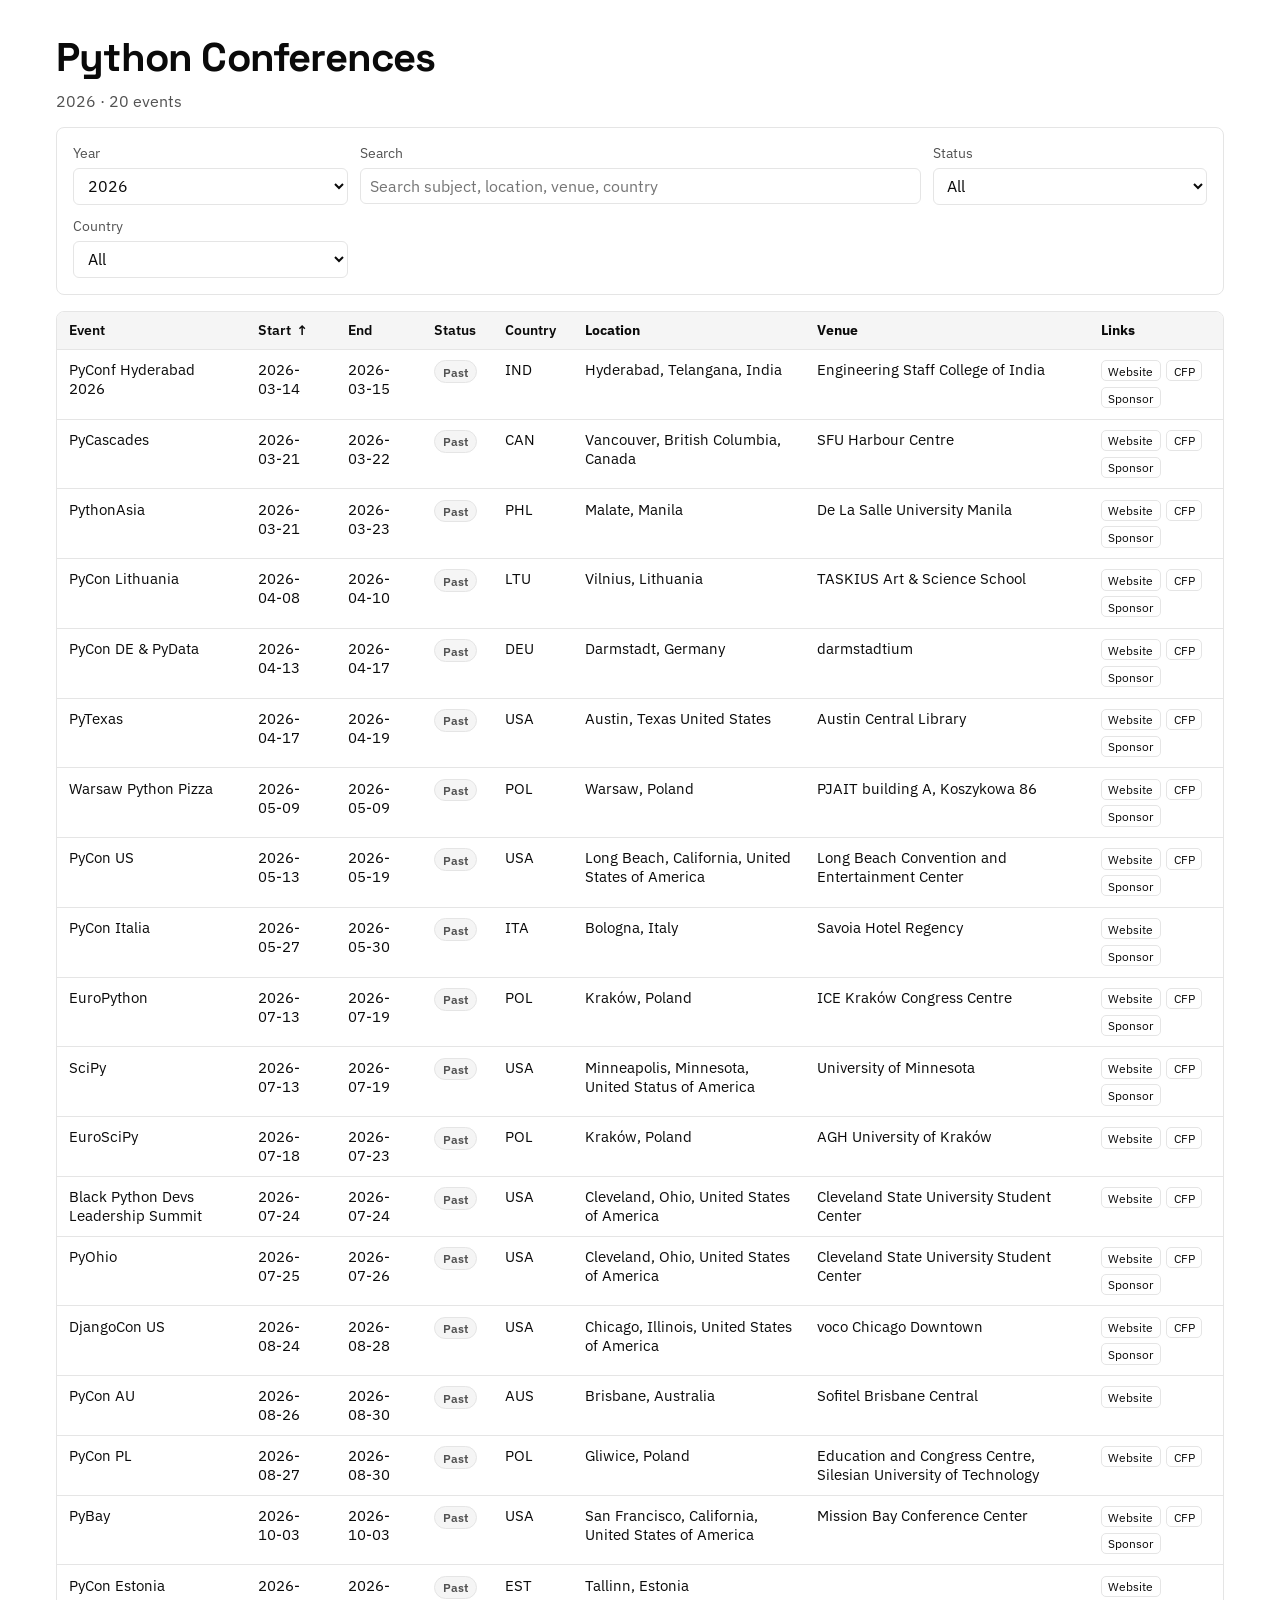
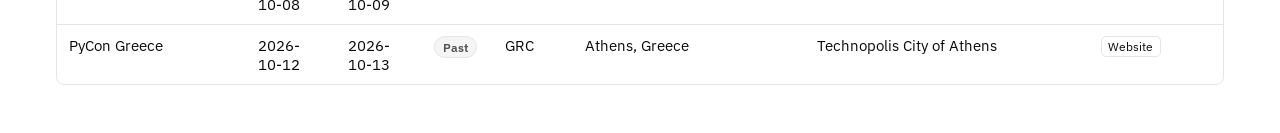
==== index.html @ d6ea01bb "feat(web): add static conference browser with filters and sorting" ====
<!doctype html>
<html lang="en">
  <head>
    <meta charset="UTF-8" />
    <meta name="viewport" content="width=device-width, initial-scale=1.0" />
    <title>Python Conferences</title>
    <meta
      name="description"
      content="Browse Python conference events by year with sortable and filterable data table."
    />
    <link rel="stylesheet" href="assets/styles.css" />
  </head>
  <body>
    <main class="page">
      <header class="header">
        <div>
          <h1>Python Conferences</h1>
          <p id="subtitle" class="subtitle">Browse events by year</p>
        </div>
      </header>

      <section class="panel" aria-label="Event controls">
        <div class="control-grid">
          <label class="field">
            <span>Year</span>
            <select id="year-select" aria-label="Select event year"></select>
          </label>

          <label class="field field-grow">
            <span>Search</span>
            <input
              id="search-input"
              type="search"
              placeholder="Search subject, location, venue, country"
            />
          </label>

          <label class="field">
            <span>Status</span>
            <select id="status-select" aria-label="Filter by status">
              <option value="all">All</option>
              <option value="upcoming">Upcoming</option>
              <option value="ongoing">Ongoing</option>
              <option value="past">Past</option>
            </select>
          </label>

          <label class="field">
            <span>Country</span>
            <select id="country-select" aria-label="Filter by country">
              <option value="all">All</option>
            </select>
          </label>
        </div>
      </section>

      <section id="notice" class="notice hidden" role="status" aria-live="polite"></section>
      <section id="error" class="error hidden" role="alert"></section>

      <section class="panel table-panel" aria-label="Conference events">
        <div id="loading" class="state">Loading events…</div>
        <div class="table-wrap hidden" id="table-wrap">
          <table id="events-table">
            <thead>
              <tr>
                <th scope="col"><button class="sort" data-sort-key="subject">Event</button></th>
                <th scope="col"><button class="sort" data-sort-key="startDate">Start</button></th>
                <th scope="col"><button class="sort" data-sort-key="endDate">End</button></th>
                <th scope="col"><button class="sort" data-sort-key="status">Status</button></th>
                <th scope="col"><button class="sort" data-sort-key="country">Country</button></th>
                <th scope="col">Location</th>
                <th scope="col">Venue</th>
                <th scope="col">Links</th>
              </tr>
            </thead>
            <tbody id="table-body"></tbody>
          </table>
        </div>
        <div id="empty" class="state hidden">No events match the current filters.</div>
      </section>
    </main>

    <script src="assets/app.js" defer></script>
  </body>
</html>
---- assets/styles.css ----
@import url("https://fonts.googleapis.com/css2?family=IBM+Plex+Sans:wght@400;500;600;700&family=Space+Grotesk:wght@500;700&display=swap");

:root {
  --background: #ffffff;
  --foreground: #0a0a0a;
  --muted: #f5f5f5;
  --muted-foreground: #525252;
  --border: #e5e5e5;
  --input: #e5e5e5;
  --ring: #0a0a0a;
  --radius: 8px;
}

* {
  box-sizing: border-box;
}

html,
body {
  margin: 0;
  padding: 0;
  background: var(--background);
  color: var(--foreground);
  font-family: "IBM Plex Sans", "Segoe UI", sans-serif;
}

.page {
  max-width: 1200px;
  margin: 0 auto;
  padding: 2rem 1rem 3rem;
}

.header h1 {
  margin: 0;
  font-family: "Space Grotesk", "Avenir Next", sans-serif;
  font-size: clamp(1.75rem, 2vw + 1rem, 2.5rem);
  letter-spacing: -0.02em;
}

.subtitle {
  margin: 0.5rem 0 0;
  color: var(--muted-foreground);
}

.panel {
  border: 1px solid var(--border);
  border-radius: var(--radius);
  margin-top: 1rem;
  background: #fff;
}

.control-grid {
  display: grid;
  gap: 0.75rem;
  grid-template-columns: repeat(4, minmax(0, 1fr));
  padding: 1rem;
}

.field {
  display: flex;
  flex-direction: column;
  gap: 0.375rem;
}

.field span {
  font-size: 0.85rem;
  color: var(--muted-foreground);
}

.field-grow {
  grid-column: span 2;
}

input,
select,
button.sort {
  border: 1px solid var(--input);
  border-radius: 6px;
  background: #fff;
  color: var(--foreground);
  font: inherit;
}

input,
select {
  min-height: 2.25rem;
  padding: 0.4rem 0.6rem;
}

input:focus-visible,
select:focus-visible,
button.sort:focus-visible {
  outline: 2px solid var(--ring);
  outline-offset: 1px;
}

.notice,
.error,
.state {
  margin-top: 1rem;
  padding: 0.75rem 1rem;
  border-radius: var(--radius);
  border: 1px solid var(--border);
  color: var(--muted-foreground);
}

.error {
  color: #7f1d1d;
  border-color: #fecaca;
  background: #fef2f2;
}

.table-panel {
  overflow: hidden;
}

.table-wrap {
  overflow-x: auto;
}

table {
  width: 100%;
  border-collapse: collapse;
  min-width: 980px;
}

thead th {
  position: sticky;
  top: 0;
  z-index: 1;
  text-align: left;
  background: var(--muted);
  border-bottom: 1px solid var(--border);
  padding: 0.6rem 0.75rem;
  font-size: 0.85rem;
}

tbody td {
  border-top: 1px solid var(--border);
  padding: 0.65rem 0.75rem;
  vertical-align: top;
  font-size: 0.92rem;
}

tbody tr:hover {
  background: #fafafa;
}

button.sort {
  border: 0;
  background: transparent;
  padding: 0;
  cursor: pointer;
  font-weight: 600;
}

button.sort::after {
  content: "";
  margin-left: 0.3rem;
}

button.sort[data-sort-dir="asc"]::after {
  content: "↑";
}

button.sort[data-sort-dir="desc"]::after {
  content: "↓";
}

.badge {
  display: inline-flex;
  align-items: center;
  border-radius: 999px;
  padding: 0.15rem 0.5rem;
  font-size: 0.78rem;
  font-weight: 600;
  border: 1px solid var(--border);
}

.badge-ongoing {
  background: #0a0a0a;
  color: #fff;
  border-color: #0a0a0a;
}

.badge-upcoming {
  background: #fff;
  color: #0a0a0a;
}

.badge-past {
  background: #f5f5f5;
  color: #525252;
}

.links {
  display: flex;
  flex-wrap: wrap;
  gap: 0.35rem;
}

.links a {
  border: 1px solid var(--border);
  padding: 0.1rem 0.4rem;
  border-radius: 5px;
  font-size: 0.78rem;
  text-decoration: none;
  color: var(--foreground);
}

.links a:hover {
  background: var(--muted);
}

.hidden {
  display: none;
}

@media (max-width: 900px) {
  .control-grid {
    grid-template-columns: 1fr 1fr;
  }

  .field-grow {
    grid-column: span 2;
  }
}

@media (max-width: 620px) {
  .control-grid {
    grid-template-columns: 1fr;
  }

  .field-grow {
    grid-column: span 1;
  }
}

@media (prefers-reduced-motion: reduce) {
  * {
    transition: none !important;
    scroll-behavior: auto !important;
  }
}
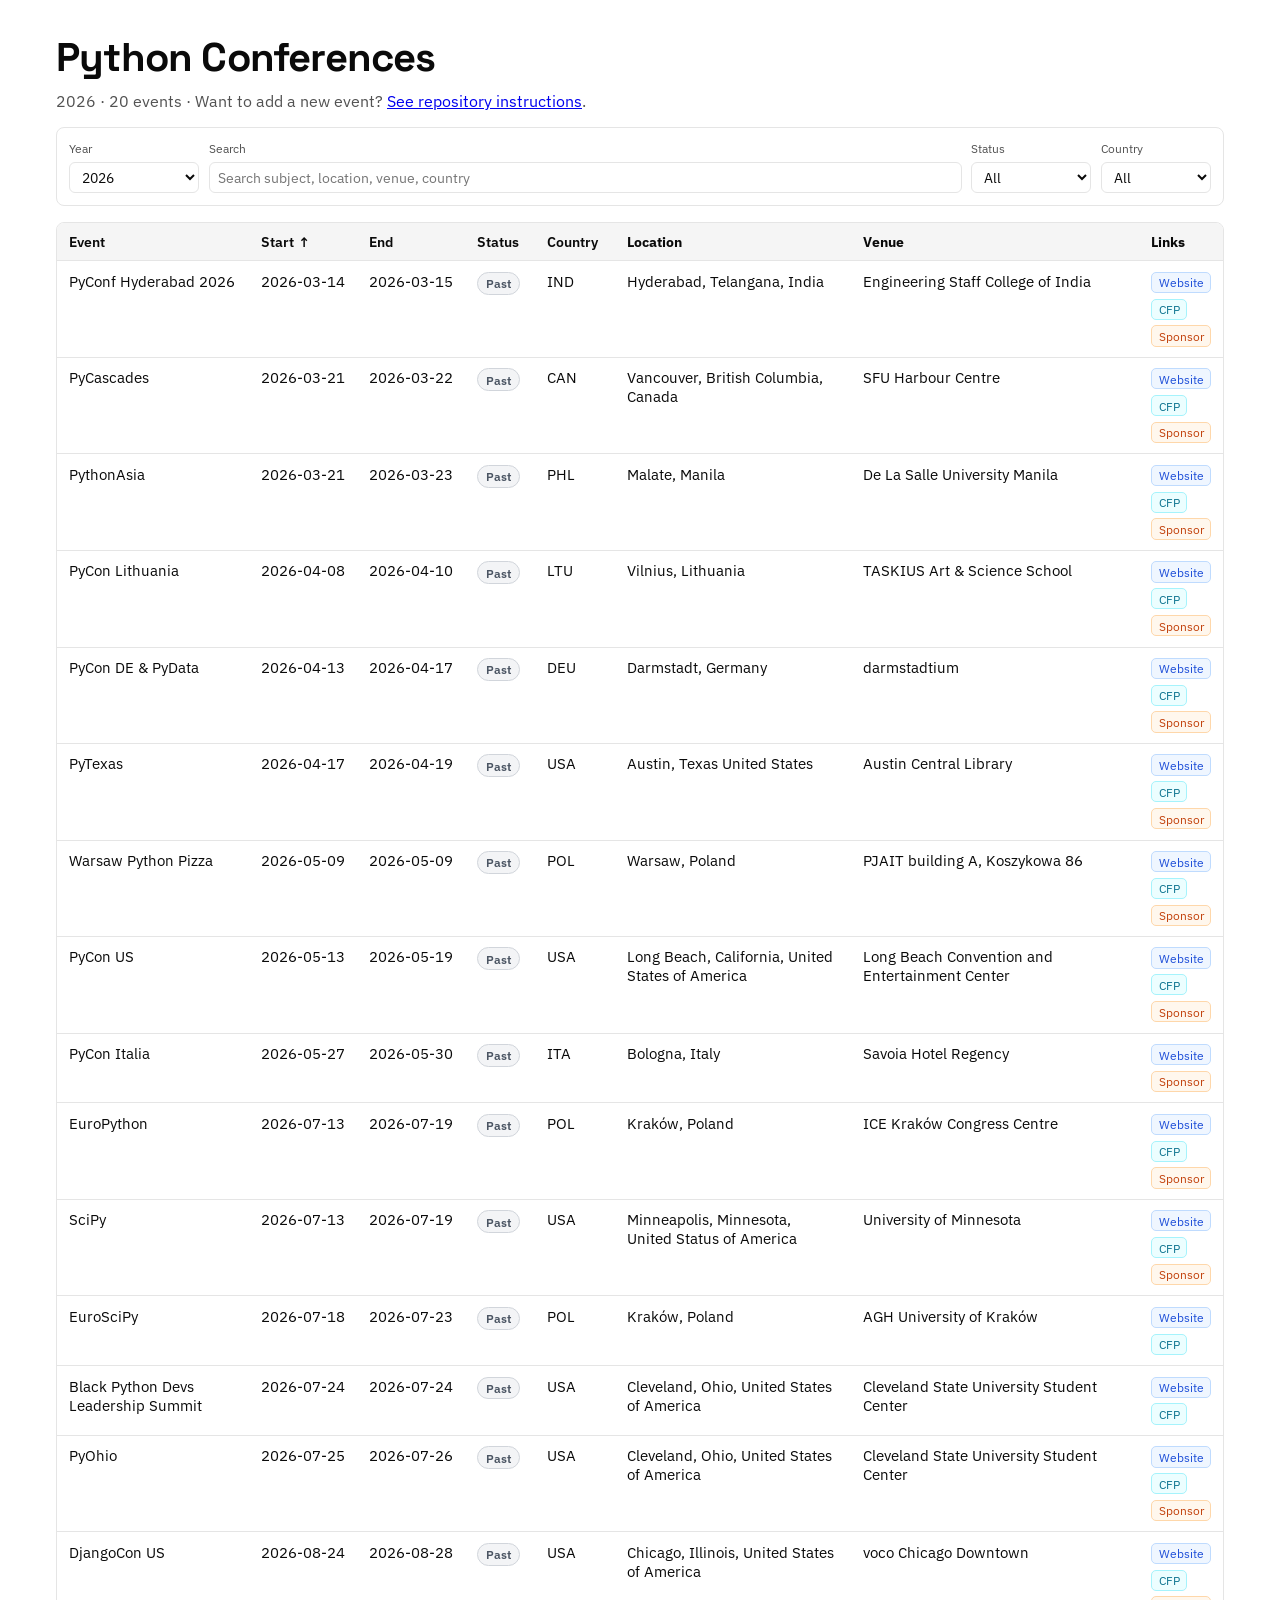
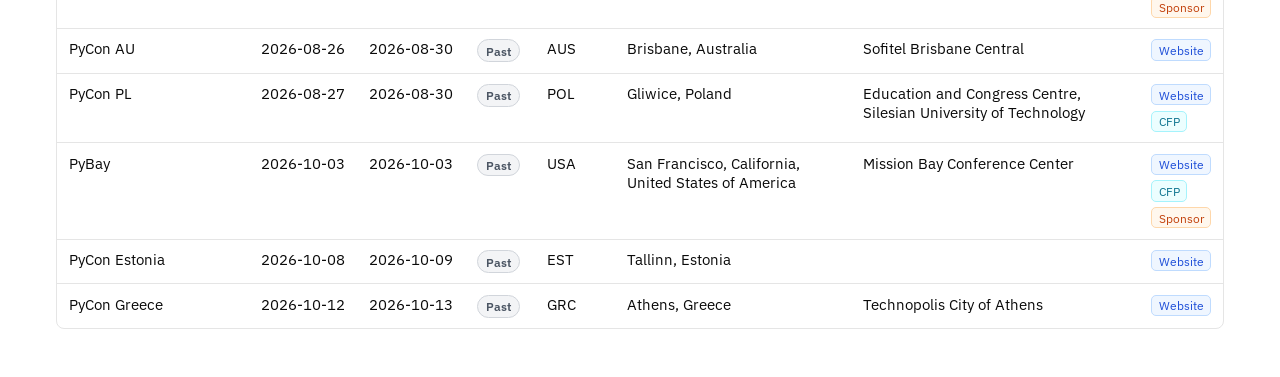
==== commit f1058740: "feat(ui): improve responsive event browsing layout" ====
--- a/index.html
+++ b/index.html
@@ -15,7 +15,16 @@
       <header class="header">
         <div>
           <h1>Python Conferences</h1>
-          <p id="subtitle" class="subtitle">Browse events by year</p>
+          <p id="subtitle" class="subtitle">
+            <span id="subtitle-count">Browse events by year</span>
+            <span aria-hidden="true"> · </span>
+            <span>
+              Want to add a new event?
+              <a href="https://github.com/python-organizers/conferences" target="_blank" rel="noopener noreferrer"
+                >See repository instructions</a
+              >.
+            </span>
+          </p>
         </div>
       </header>
 
@@ -76,6 +85,7 @@
             <tbody id="table-body"></tbody>
           </table>
         </div>
+        <div id="mobile-list" class="mobile-list hidden" aria-live="polite"></div>
         <div id="empty" class="state hidden">No events match the current filters.</div>
       </section>
     </main>
--- a/assets/styles.css
+++ b/assets/styles.css
@@ -51,9 +51,9 @@
 
 .control-grid {
   display: grid;
-  gap: 0.75rem;
-  grid-template-columns: repeat(4, minmax(0, 1fr));
-  padding: 1rem;
+  gap: 0.6rem;
+  grid-template-columns: 130px minmax(220px, 1fr) 120px 110px;
+  padding: 0.75rem;
 }
 
 .field {
@@ -63,12 +63,12 @@
 }
 
 .field span {
-  font-size: 0.85rem;
+  font-size: 0.78rem;
   color: var(--muted-foreground);
 }
 
 .field-grow {
-  grid-column: span 2;
+  grid-column: span 1;
 }
 
 input,
@@ -83,8 +83,9 @@
 
 input,
 select {
-  min-height: 2.25rem;
-  padding: 0.4rem 0.6rem;
+  min-height: 1.95rem;
+  padding: 0.25rem 0.5rem;
+  font-size: 0.9rem;
 }
 
 input:focus-visible,
@@ -116,6 +117,68 @@
 
 .table-wrap {
   overflow-x: auto;
+}
+
+.mobile-list {
+  display: none;
+  padding: 0.6rem;
+}
+
+.event-card {
+  border: 1px solid var(--border);
+  border-radius: 8px;
+  padding: 0.7rem;
+  margin-bottom: 0.6rem;
+  background: #fff;
+}
+
+.event-title-row {
+  display: flex;
+  align-items: flex-start;
+  justify-content: space-between;
+  gap: 0.5rem;
+}
+
+.event-card h3 {
+  margin: 0;
+  font-size: 1rem;
+  line-height: 1.25;
+}
+
+.event-meta {
+  margin-top: 0.35rem;
+  display: flex;
+  align-items: center;
+  gap: 0.45rem;
+  flex-wrap: wrap;
+}
+
+.event-dates {
+  font-size: 0.84rem;
+  color: var(--muted-foreground);
+  white-space: nowrap;
+}
+
+.event-line {
+  margin: 0.4rem 0 0;
+  font-size: 0.86rem;
+  color: #262626;
+  display: grid;
+  grid-template-columns: 70px 1fr;
+  gap: 0.45rem;
+  align-items: start;
+}
+
+.event-label {
+  color: var(--muted-foreground);
+  font-size: 0.78rem;
+  text-transform: uppercase;
+  letter-spacing: 0.03em;
+  font-weight: 600;
+}
+
+.event-value {
+  min-width: 0;
 }
 
 table {
@@ -142,6 +205,13 @@
   font-size: 0.92rem;
 }
 
+#events-table th:nth-child(2),
+#events-table th:nth-child(3),
+#events-table td:nth-child(2),
+#events-table td:nth-child(3) {
+  white-space: nowrap;
+}
+
 tbody tr:hover {
   background: #fafafa;
 }
@@ -178,25 +248,32 @@
 }
 
 .badge-ongoing {
-  background: #0a0a0a;
-  color: #fff;
-  border-color: #0a0a0a;
+  background: #dcfce7;
+  color: #166534;
+  border-color: #86efac;
 }
 
 .badge-upcoming {
-  background: #fff;
-  color: #0a0a0a;
+  background: #dbeafe;
+  color: #1d4ed8;
+  border-color: #93c5fd;
 }
 
 .badge-past {
-  background: #f5f5f5;
-  color: #525252;
+  background: #f3f4f6;
+  color: #4b5563;
+  border-color: #d1d5db;
 }
 
 .links {
   display: flex;
   flex-wrap: wrap;
   gap: 0.35rem;
+}
+
+.links-vertical {
+  flex-direction: column;
+  align-items: flex-start;
 }
 
 .links a {
@@ -209,7 +286,25 @@
 }
 
 .links a:hover {
-  background: var(--muted);
+  filter: brightness(0.98);
+}
+
+.links a.link-website {
+  background: #eff6ff;
+  border-color: #bfdbfe;
+  color: #1d4ed8;
+}
+
+.links a.link-cfp {
+  background: #ecfeff;
+  border-color: #a5f3fc;
+  color: #0e7490;
+}
+
+.links a.link-sponsor {
+  background: #fff7ed;
+  border-color: #fed7aa;
+  color: #c2410c;
 }
 
 .hidden {
@@ -233,6 +328,21 @@
 
   .field-grow {
     grid-column: span 1;
+  }
+}
+
+@media (max-width: 768px) {
+  .table-wrap {
+    display: none;
+  }
+
+  .mobile-list {
+    display: block;
+  }
+
+  .links-vertical {
+    flex-direction: row;
+    flex-wrap: wrap;
   }
 }
 
